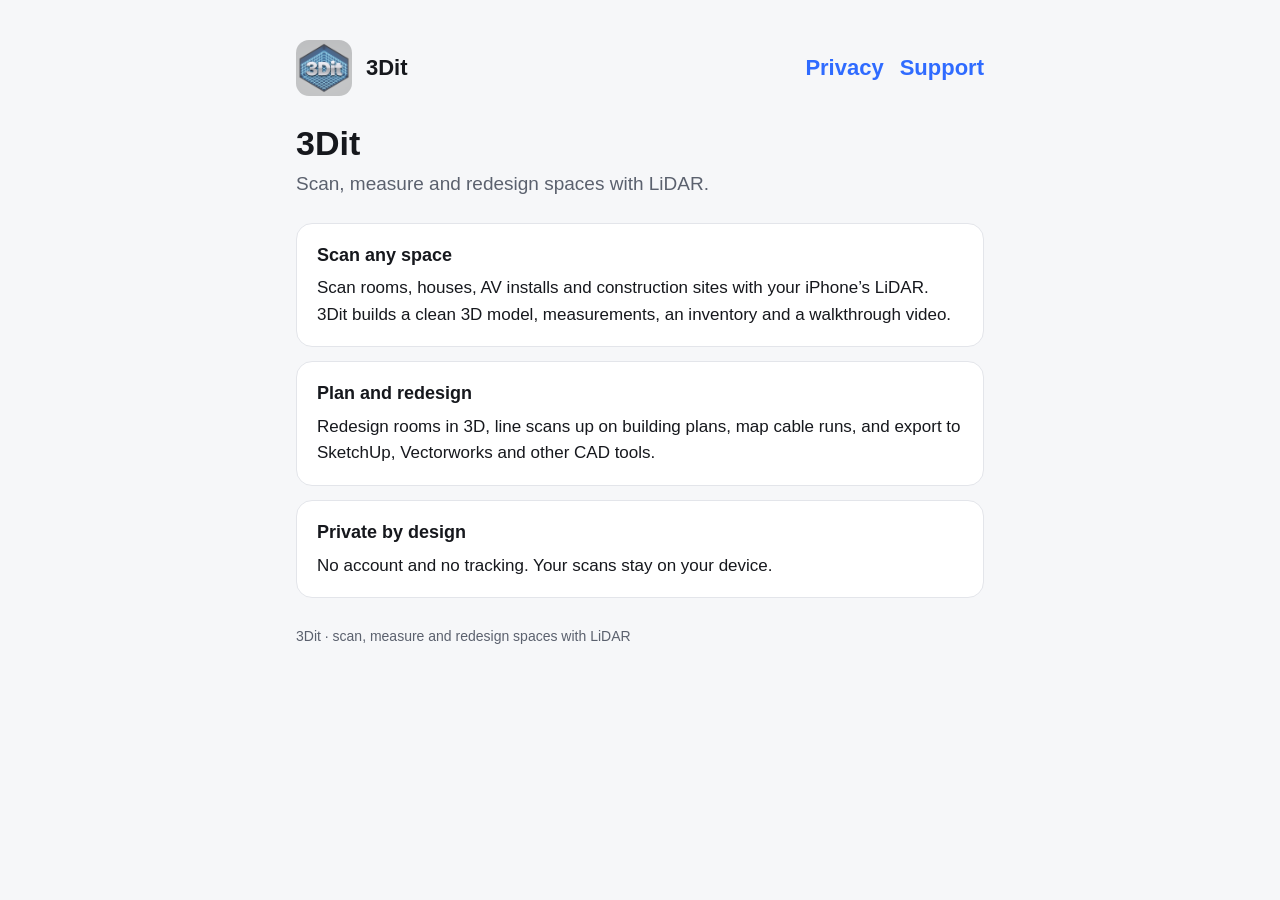
==== index.html @ bb4dc2df "3Dit privacy policy and support pages Co-Authored-By: Claude Opus 5.5 <noreply@anthropic.com>" ====
<!doctype html>
<html lang="en"><head><meta charset="utf-8"><meta name="viewport" content="width=device-width, initial-scale=1">
<title>3Dit · 3Dit</title><link rel="stylesheet" href="style.css"><link rel="icon" href="icon.png"></head>
<body><main>
<header><img src="icon.png" alt=""><a href="./">3Dit</a><nav><a href="privacy.html">Privacy</a><a href="support.html">Support</a></nav></header>
<h1>3Dit</h1>
<p class="lead">Scan, measure and redesign spaces with LiDAR.</p>
<section><h2>Scan any space</h2><p>Scan rooms, houses, AV installs and construction sites with your iPhone’s LiDAR. 3Dit builds a clean 3D model, measurements, an inventory and a walkthrough video.</p></section>
<section><h2>Plan and redesign</h2><p>Redesign rooms in 3D, line scans up on building plans, map cable runs, and export to SketchUp, Vectorworks and other CAD tools.</p></section>
<section><h2>Private by design</h2><p>No account and no tracking. Your scans stay on your device.</p></section>
<footer>3Dit · scan, measure and redesign spaces with LiDAR</footer>
</main></body></html>
---- style.css ----
:root { --ink: #16181d; --muted: #5b616e; --line: #e3e5ea; --accent: #2f6bff; --bg: #f6f7f9; --card: #fff; }
@media (prefers-color-scheme: dark) { :root { --ink: #eef0f3; --muted: #a3a9b5; --line: #2c3038; --accent: #6b97ff; --bg: #15171b; --card: #1d2026; } }
* { box-sizing: border-box; }
body { margin: 0; background: var(--bg); color: var(--ink); font: 17px/1.55 -apple-system, BlinkMacSystemFont, "SF Pro Text", "Helvetica Neue", Arial, sans-serif; }
main { max-width: 720px; margin: 0 auto; padding: 40px 16px 64px; }
header { display: flex; align-items: center; gap: 14px; margin-bottom: 28px; }
header img { width: 56px; height: 56px; border-radius: 13px; }
header a { color: inherit; text-decoration: none; font-weight: 700; font-size: 22px; }
nav { margin-left: auto; display: flex; gap: 16px; font-size: 15px; }
nav a { color: var(--accent); text-decoration: none; }
h1 { font-size: 34px; line-height: 1.15; margin: 0 0 6px; }
.updated { color: var(--muted); font-size: 14px; margin: 0 0 28px; }
section { background: var(--card); border: 1px solid var(--line); border-radius: 16px; padding: 18px 20px; margin: 0 0 14px; }
h2 { font-size: 18px; margin: 0 0 6px; }
p { margin: 0 0 8px; }
p:last-child { margin-bottom: 0; }
a { color: var(--accent); }
.lead { font-size: 19px; color: var(--muted); margin: 0 0 24px; }
footer { color: var(--muted); font-size: 14px; margin-top: 28px; }
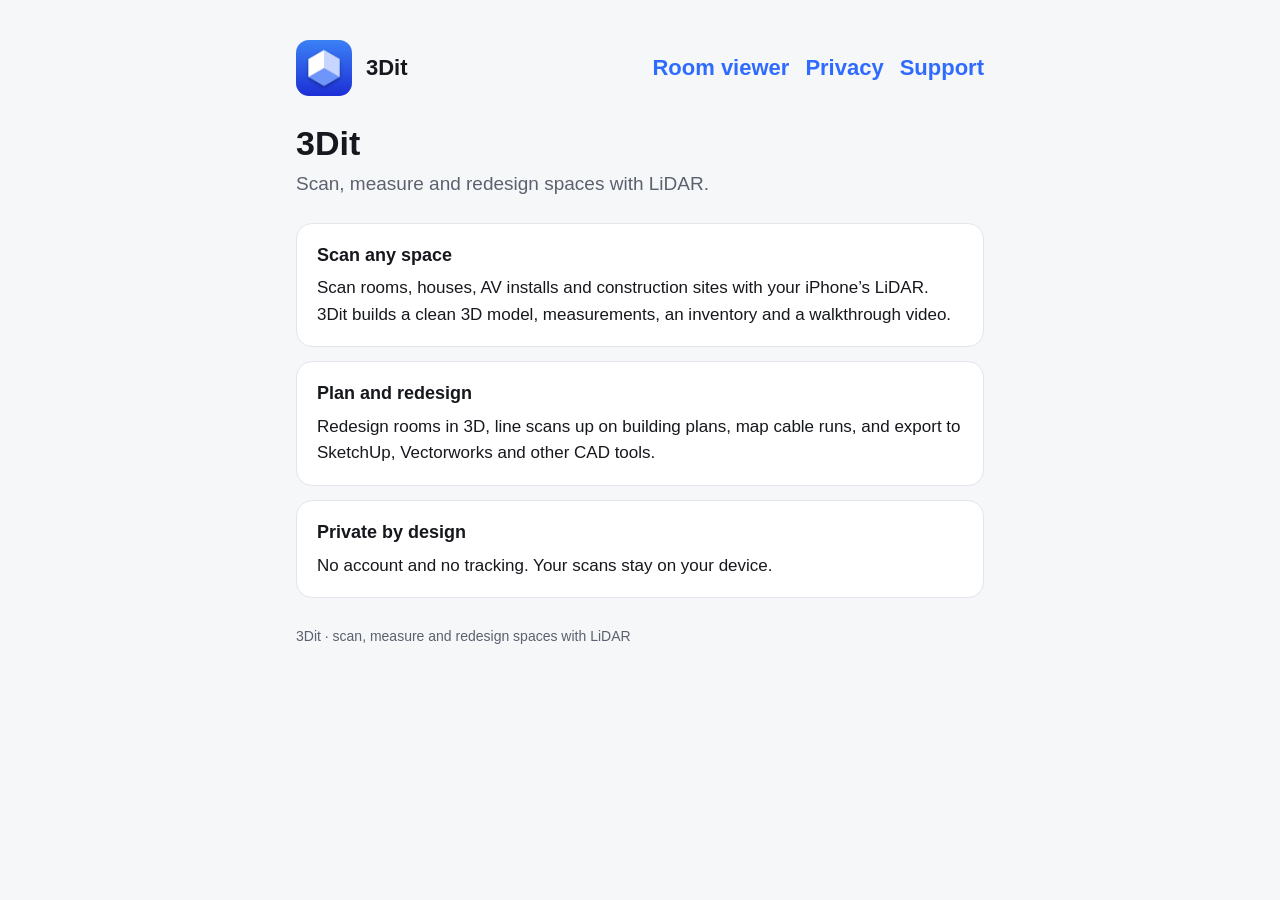
==== commit 89cc923d: "Room viewer: open 3Dit GLB rooms in the browser, with an example sanctuary Co-Authored-By: Claude Op" ====
--- a/index.html
+++ b/index.html
@@ -2,7 +2,7 @@
 <html lang="en"><head><meta charset="utf-8"><meta name="viewport" content="width=device-width, initial-scale=1">
 <title>3Dit · 3Dit</title><link rel="stylesheet" href="style.css"><link rel="icon" href="icon.png"></head>
 <body><main>
-<header><img src="icon.png" alt=""><a href="./">3Dit</a><nav><a href="privacy.html">Privacy</a><a href="support.html">Support</a></nav></header>
+<header><img src="icon.png" alt=""><a href="./">3Dit</a><nav><a href="viewer.html">Room viewer</a><a href="privacy.html">Privacy</a><a href="support.html">Support</a></nav></header>
 <h1>3Dit</h1>
 <p class="lead">Scan, measure and redesign spaces with LiDAR.</p>
 <section><h2>Scan any space</h2><p>Scan rooms, houses, AV installs and construction sites with your iPhone’s LiDAR. 3Dit builds a clean 3D model, measurements, an inventory and a walkthrough video.</p></section>
